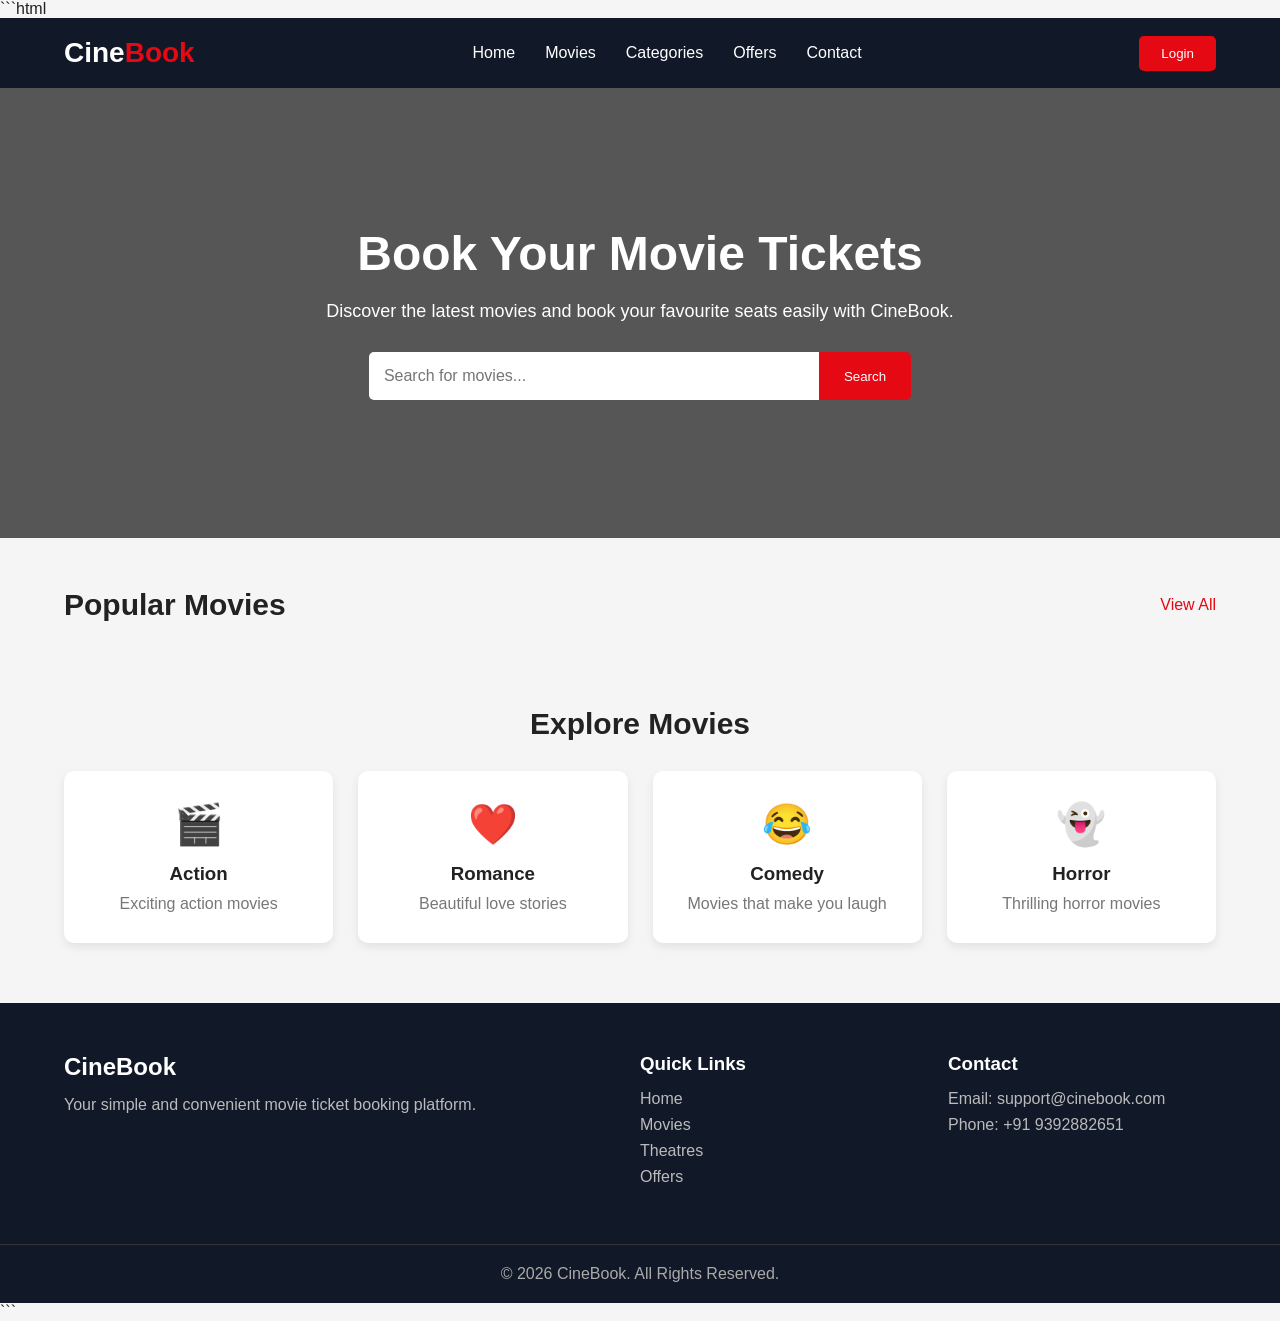
==== html/index.html @ 6fe88968 "First commit" ====
```html
<!DOCTYPE html>
<html lang="en">

<head>
    <meta charset="UTF-8">
    <meta name="viewport" content="width=device-width, initial-scale=1.0">

    <title>CineBook - Movie Ticket Booking</title>

    <link rel="stylesheet" href="../css/stlye.css">
</head>

<body>

    <!-- Navigation Bar -->

    <header>

        <nav class="navbar">

            <div class="logo">
                Cine<span>Book</span>
            </div>

            <ul class="nav-links">

                <li>
                    <a href="#">Home</a>
                </li>

                <li>
                    <a href="#movies">Movies</a>
                </li>

                <li>
                    <a href="#categories">Categories</a>
                </li>

                <li>
                    <a href="#">Offers</a>
                </li>

                <li>
                    <a href="#">Contact</a>
                </li>

            </ul>

            <button class="login-btn">
                Login
            </button>

        </nav>

    </header>


    <!-- Hero Section -->

    <section class="hero">

        <div class="hero-content">

            <h1>
                Book Your Movie Tickets
            </h1>

            <p>
                Discover the latest movies and book your
                favourite seats easily with CineBook.
            </p>


            <!-- Search -->

            <div class="search-box">

                <input
                    type="text"
                    id="searchInput"
                    placeholder="Search for movies..."
                >

                <button id="searchBtn">
                    Search
                </button>

            </div>

        </div>

    </section>


    <!-- Movies Section -->

    <section class="movies-section" id="movies">

        <div class="section-heading">

            <h2>
                Popular Movies
            </h2>

            <a href="#" id="viewAll">
                View All
            </a>

        </div>


        <!-- Movie Cards will be created by JavaScript -->

        <div
            class="movie-container"
            id="movieContainer">
        </div>


        <!-- No movie message -->

        <p
            id="noMovie"
            style="display: none; text-align: center; margin-top: 30px;">
            No movies found.
        </p>

    </section>


    <!-- Categories -->

    <section
        class="categories"
        id="categories">

        <h2>
            Explore Movies
        </h2>

        <div class="category-container">

            <div
                class="category-card"
                data-category="Action">

                <div class="category-icon">
                    🎬
                </div>

                <h3>
                    Action
                </h3>

                <p>
                    Exciting action movies
                </p>

            </div>


            <div
                class="category-card"
                data-category="Romance">

                <div class="category-icon">
                    ❤️
                </div>

                <h3>
                    Romance
                </h3>

                <p>
                    Beautiful love stories
                </p>

            </div>


            <div
                class="category-card"
                data-category="Comedy">

                <div class="category-icon">
                    😂
                </div>

                <h3>
                    Comedy
                </h3>

                <p>
                    Movies that make you laugh
                </p>

            </div>


            <div
                class="category-card"
                data-category="Horror">

                <div class="category-icon">
                    👻
                </div>

                <h3>
                    Horror
                </h3>

                <p>
                    Thrilling horror movies
                </p>

            </div>

        </div>

    </section>


    <!-- Footer -->

    <footer>

        <div class="footer-content">

            <div>

                <h2>
                    CineBook
                </h2>

                <p>
                    Your simple and convenient
                    movie ticket booking platform.
                </p>

            </div>


            <div>

                <h3>
                    Quick Links
                </h3>

                <p>Home</p>
                <p>Movies</p>
                <p>Theatres</p>
                <p>Offers</p>

            </div>


            <div>

                <h3>
                    Contact
                </h3>

                <p>
                    Email: support@cinebook.com
                </p>

                <p>
                    Phone: +91 9392882651
                </p>

            </div>

        </div>


        <div class="copyright">

            <p>
                © 2026 CineBook. All Rights Reserved.
            </p>

        </div>

    </footer>


    <!-- JavaScript -->

    <script src="../js/script.js"></script>

</body>

</html>
```
---- css/stlye.css ----
/* Reset */
* {
    margin: 0;
    padding: 0;
    box-sizing: border-box;
}

body {
    font-family: Arial, sans-serif;
    background-color: #f5f5f5;
    color: #222;
}


/* Navigation */

header {
    background-color: #111827;
}

.navbar {
    width: 90%;
    margin: auto;

    height: 70px;

    display: flex;
    align-items: center;
    justify-content: space-between;
}

.logo {
    font-size: 28px;
    font-weight: bold;
    color: white;
}

.logo span {
    color: #e50914;
}

.nav-links {
    display: flex;
    list-style: none;
    gap: 30px;
}

.nav-links a {
    text-decoration: none;
    color: white;
    font-size: 16px;
}

.nav-links a:hover {
    color: #e50914;
}

.login-btn {
    background-color: #e50914;
    color: white;

    border: none;
    padding: 10px 22px;

    border-radius: 5px;

    cursor: pointer;
}

.login-btn:hover {
    background-color: #b20710;
}


/* Hero Section */

.hero {
    min-height: 450px;

    background:
        linear-gradient(
            rgba(0, 0, 0, 0.65),
            rgba(0, 0, 0, 0.65)
        ),
        url("https://images.unsplash.com/photo-1489599849927-2ee91cede3ba?auto=format&fit=crop&w=1600&q=80");

    background-size: cover;
    background-position: center;

    display: flex;
    align-items: center;
    justify-content: center;

    text-align: center;
}

.hero-content {
    width: 700px;
    color: white;
}

.hero-content h1 {
    font-size: 48px;
    margin-bottom: 20px;
}

.hero-content p {
    font-size: 18px;
    margin-bottom: 30px;
}


/* Search */

.search-box {
    display: flex;
    justify-content: center;
}

.search-box input {
    width: 450px;

    padding: 15px;

    border: none;
    outline: none;

    font-size: 16px;

    border-radius: 5px 0 0 5px;
}

.search-box button {
    padding: 15px 25px;

    border: none;

    background-color: #e50914;
    color: white;

    cursor: pointer;

    border-radius: 0 5px 5px 0;
}


/* Movie Section */

.movies-section {
    width: 90%;
    margin: 50px auto;
}

.section-heading {
    display: flex;
    justify-content: space-between;
    align-items: center;

    margin-bottom: 25px;
}

.section-heading h2 {
    font-size: 30px;
}

.section-heading a {
    color: #e50914;
    text-decoration: none;
}


/* Movie Cards */

.movie-container {
    display: grid;

    grid-template-columns:
        repeat(4, 1fr);

    gap: 25px;
}

.movie-card {
    background-color: white;

    border-radius: 10px;

    overflow: hidden;

    box-shadow:
        0 4px 10px rgba(0, 0, 0, 0.1);

    transition: 0.3s;
}

.movie-card:hover {
    transform: translateY(-8px);
}

.movie-card img {
    width: 100%;
    height: 280px;

    object-fit: cover;
}

.movie-info {
    padding: 18px;
}

.movie-info h3 {
    margin-bottom: 8px;
}

.movie-info p {
    color: #777;

    margin-bottom: 15px;
}

.movie-bottom {
    display: flex;
    justify-content: space-between;
    align-items: center;
}

.movie-bottom span {
    color: #f5a623;
}

.movie-bottom button {
    background-color: #e50914;

    color: white;

    border: none;

    padding: 8px 14px;

    border-radius: 5px;

    cursor: pointer;
}


/* Categories */

.categories {
    width: 90%;
    margin: 60px auto;
}

.categories h2 {
    text-align: center;
    margin-bottom: 30px;

    font-size: 30px;
}

.category-container {
    display: grid;

    grid-template-columns:
        repeat(4, 1fr);

    gap: 25px;
}

.category-card {
    background-color: white;

    padding: 30px;

    text-align: center;

    border-radius: 10px;

    box-shadow:
        0 4px 10px rgba(0, 0, 0, 0.08);

    transition: 0.3s;
}

.category-card:hover {
    transform: translateY(-5px);
}

.category-icon {
    font-size: 40px;

    margin-bottom: 15px;
}

.category-card h3 {
    margin-bottom: 10px;
}

.category-card p {
    color: #777;
}


/* Footer */

footer {
    background-color: #111827;

    color: white;

    margin-top: 60px;
}

.footer-content {
    width: 90%;

    margin: auto;

    padding: 50px 0;

    display: grid;

    grid-template-columns:
        2fr 1fr 1fr;

    gap: 40px;
}

.footer-content h2,
.footer-content h3 {
    margin-bottom: 15px;
}

.footer-content p {
    color: #bbb;

    margin-bottom: 8px;
}

.copyright {
    text-align: center;

    border-top: 1px solid #333;

    padding: 20px;

    color: #aaa;
}


/* Responsive Design */

@media (max-width: 900px) {

    .movie-container {
        grid-template-columns:
            repeat(2, 1fr);
    }

    .category-container {
        grid-template-columns:
            repeat(2, 1fr);
    }

    .nav-links {
        display: none;
    }
}


@media (max-width: 600px) {

    .hero-content {
        width: 90%;
    }

    .hero-content h1 {
        font-size: 35px;
    }

    .search-box input {
        width: 70%;
    }

    .movie-container {
        grid-template-columns: 1fr;
    }

    .category-container {
        grid-template-columns: 1fr;
    }

    .footer-content {
        grid-template-columns: 1fr;
    }
}
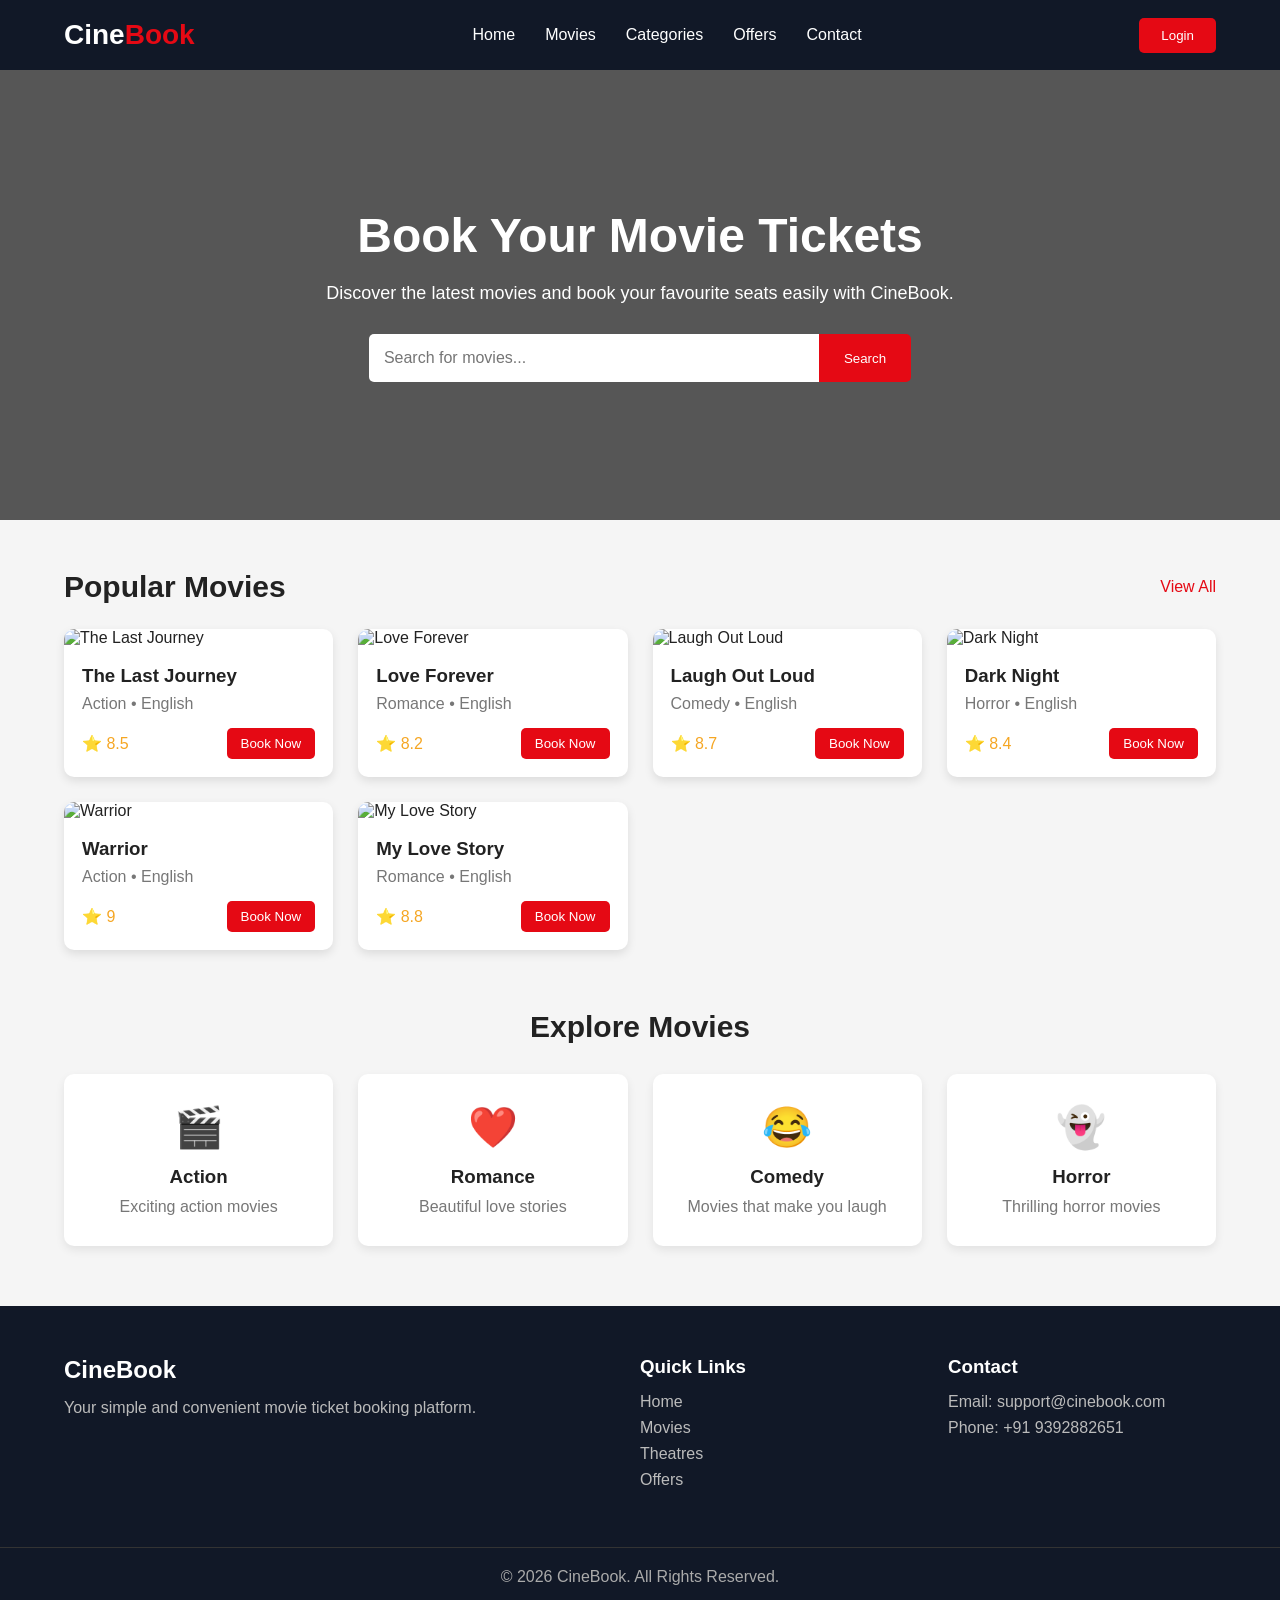
==== commit 7ee6fa42: "added files" ====
--- a/html/index.html
+++ b/html/index.html
@@ -1,19 +1,23 @@
-```html
 <!DOCTYPE html>
 <html lang="en">
 
 <head>
+
     <meta charset="UTF-8">
-    <meta name="viewport" content="width=device-width, initial-scale=1.0">
+
+    <meta name="viewport"
+        content="width=device-width, initial-scale=1.0">
 
     <title>CineBook - Movie Ticket Booking</title>
 
+    <!-- IMPORTANT: style.css spelling -->
     <link rel="stylesheet" href="../css/stlye.css">
+
 </head>
 
 <body>
 
-    <!-- Navigation Bar -->
+    <!-- ================= NAVBAR ================= -->
 
     <header>
 
@@ -42,7 +46,7 @@
                 </li>
 
                 <li>
-                    <a href="#">Contact</a>
+                    <a href="#contact">Contact</a>
                 </li>
 
             </ul>
@@ -56,7 +60,7 @@
     </header>
 
 
-    <!-- Hero Section -->
+    <!-- ================= HERO ================= -->
 
     <section class="hero">
 
@@ -70,9 +74,6 @@
                 Discover the latest movies and book your
                 favourite seats easily with CineBook.
             </p>
-
-
-            <!-- Search -->
 
             <div class="search-box">
 
@@ -93,9 +94,11 @@
     </section>
 
 
-    <!-- Movies Section -->
-
-    <section class="movies-section" id="movies">
+    <!-- ================= MOVIES ================= -->
+
+    <section
+        class="movies-section"
+        id="movies">
 
         <div class="section-heading">
 
@@ -110,7 +113,7 @@
         </div>
 
 
-        <!-- Movie Cards will be created by JavaScript -->
+        <!-- JavaScript will add movies here -->
 
         <div
             class="movie-container"
@@ -118,18 +121,18 @@
         </div>
 
 
-        <!-- No movie message -->
-
         <p
             id="noMovie"
-            style="display: none; text-align: center; margin-top: 30px;">
+            class="no-movie">
+
             No movies found.
+
         </p>
 
     </section>
 
 
-    <!-- Categories -->
+    <!-- ================= CATEGORIES ================= -->
 
     <section
         class="categories"
@@ -221,9 +224,9 @@
     </section>
 
 
-    <!-- Footer -->
-
-    <footer>
+    <!-- ================= FOOTER ================= -->
+
+    <footer id="contact">
 
         <div class="footer-content">
 
@@ -291,5 +294,4 @@
 
 </body>
 
-</html>
-```
+</html>
--- a/css/stlye.css
+++ b/css/stlye.css
@@ -1,11 +1,12 @@
-
-/* Reset */
+/* ================= RESET ================= */
+
 * {
     margin: 0;
     padding: 0;
     box-sizing: border-box;
 }
 
+
 body {
     font-family: Arial, sans-serif;
     background-color: #f5f5f5;
@@ -13,22 +14,23 @@
 }
 
 
-/* Navigation */
+/* ================= NAVBAR ================= */
 
 header {
     background-color: #111827;
 }
 
+
 .navbar {
     width: 90%;
+    height: 70px;
     margin: auto;
-
-    height: 70px;
 
     display: flex;
     align-items: center;
     justify-content: space-between;
 }
+
 
 .logo {
     font-size: 28px;
@@ -36,44 +38,51 @@
     color: white;
 }
 
+
 .logo span {
     color: #e50914;
 }
 
+
 .nav-links {
     display: flex;
     list-style: none;
     gap: 30px;
 }
 
+
 .nav-links a {
     text-decoration: none;
     color: white;
     font-size: 16px;
 }
 
+
 .nav-links a:hover {
     color: #e50914;
 }
 
+
 .login-btn {
     background-color: #e50914;
     color: white;
 
     border: none;
+
     padding: 10px 22px;
 
     border-radius: 5px;
 
     cursor: pointer;
 }
+
 
 .login-btn:hover {
     background-color: #b20710;
 }
 
 
-/* Hero Section */
+/* ================= HERO ================= */
 
 .hero {
     min-height: 450px;
@@ -89,34 +98,39 @@
     background-position: center;
 
     display: flex;
+
     align-items: center;
     justify-content: center;
 
     text-align: center;
 }
 
+
 .hero-content {
     width: 700px;
     color: white;
 }
+
 
 .hero-content h1 {
     font-size: 48px;
     margin-bottom: 20px;
 }
 
+
 .hero-content p {
     font-size: 18px;
     margin-bottom: 30px;
 }
 
 
-/* Search */
+/* ================= SEARCH ================= */
 
 .search-box {
     display: flex;
     justify-content: center;
 }
+
 
 .search-box input {
     width: 450px;
@@ -124,12 +138,14 @@
     padding: 15px;
 
     border: none;
+
     outline: none;
 
     font-size: 16px;
 
     border-radius: 5px 0 0 5px;
 }
+
 
 .search-box button {
     padding: 15px 25px;
@@ -137,6 +153,7 @@
     border: none;
 
     background-color: #e50914;
+
     color: white;
 
     cursor: pointer;
@@ -145,32 +162,40 @@
 }
 
 
-/* Movie Section */
+/* ================= MOVIES ================= */
 
 .movies-section {
     width: 90%;
     margin: 50px auto;
 }
 
+
 .section-heading {
     display: flex;
+
     justify-content: space-between;
+
     align-items: center;
 
     margin-bottom: 25px;
 }
+
 
 .section-heading h2 {
     font-size: 30px;
 }
 
+
 .section-heading a {
     color: #e50914;
+
     text-decoration: none;
-}
-
-
-/* Movie Cards */
+
+    font-size: 16px;
+}
+
+
+/* ================= MOVIE CARDS ================= */
 
 .movie-container {
     display: grid;
@@ -181,6 +206,7 @@
     gap: 25px;
 }
 
+
 .movie-card {
     background-color: white;
 
@@ -194,41 +220,52 @@
     transition: 0.3s;
 }
 
+
 .movie-card:hover {
     transform: translateY(-8px);
 }
 
+
 .movie-card img {
     width: 100%;
+
     height: 280px;
 
     object-fit: cover;
 }
+
 
 .movie-info {
     padding: 18px;
 }
 
+
 .movie-info h3 {
     margin-bottom: 8px;
 }
 
+
 .movie-info p {
     color: #777;
 
     margin-bottom: 15px;
 }
 
+
 .movie-bottom {
     display: flex;
+
     justify-content: space-between;
+
     align-items: center;
 }
+
 
 .movie-bottom span {
     color: #f5a623;
 }
 
+
 .movie-bottom button {
     background-color: #e50914;
 
@@ -244,19 +281,41 @@
 }
 
 
-/* Categories */
+.movie-bottom button:hover {
+    background-color: #b20710;
+}
+
+
+.no-movie {
+    display: none;
+
+    text-align: center;
+
+    margin-top: 30px;
+
+    color: #777;
+
+    font-size: 18px;
+}
+
+
+/* ================= CATEGORIES ================= */
 
 .categories {
     width: 90%;
+
     margin: 60px auto;
 }
+
 
 .categories h2 {
     text-align: center;
+
     margin-bottom: 30px;
 
     font-size: 30px;
 }
+
 
 .category-container {
     display: grid;
@@ -267,6 +326,7 @@
     gap: 25px;
 }
 
+
 .category-card {
     background-color: white;
 
@@ -280,11 +340,17 @@
         0 4px 10px rgba(0, 0, 0, 0.08);
 
     transition: 0.3s;
-}
+
+    cursor: pointer;
+}
+
 
 .category-card:hover {
     transform: translateY(-5px);
-}
+
+    border: 1px solid #e50914;
+}
+
 
 .category-icon {
     font-size: 40px;
@@ -292,16 +358,18 @@
     margin-bottom: 15px;
 }
 
+
 .category-card h3 {
     margin-bottom: 10px;
 }
 
+
 .category-card p {
     color: #777;
 }
 
 
-/* Footer */
+/* ================= FOOTER ================= */
 
 footer {
     background-color: #111827;
@@ -311,6 +379,7 @@
     margin-top: 60px;
 }
 
+
 .footer-content {
     width: 90%;
 
@@ -325,18 +394,21 @@
 
     gap: 40px;
 }
+
 
 .footer-content h2,
 .footer-content h3 {
     margin-bottom: 15px;
 }
 
+
 .footer-content p {
     color: #bbb;
 
     margin-bottom: 8px;
 }
 
+
 .copyright {
     text-align: center;
 
@@ -348,7 +420,7 @@
 }
 
 
-/* Responsive Design */
+/* ================= RESPONSIVE ================= */
 
 @media (max-width: 900px) {
 
@@ -357,14 +429,17 @@
             repeat(2, 1fr);
     }
 
+
     .category-container {
         grid-template-columns:
             repeat(2, 1fr);
     }
 
+
     .nav-links {
         display: none;
     }
+
 }
 
 
@@ -374,23 +449,29 @@
         width: 90%;
     }
 
+
     .hero-content h1 {
         font-size: 35px;
     }
 
+
     .search-box input {
         width: 70%;
     }
 
+
     .movie-container {
         grid-template-columns: 1fr;
     }
 
+
     .category-container {
         grid-template-columns: 1fr;
     }
 
+
     .footer-content {
         grid-template-columns: 1fr;
     }
+
 }
